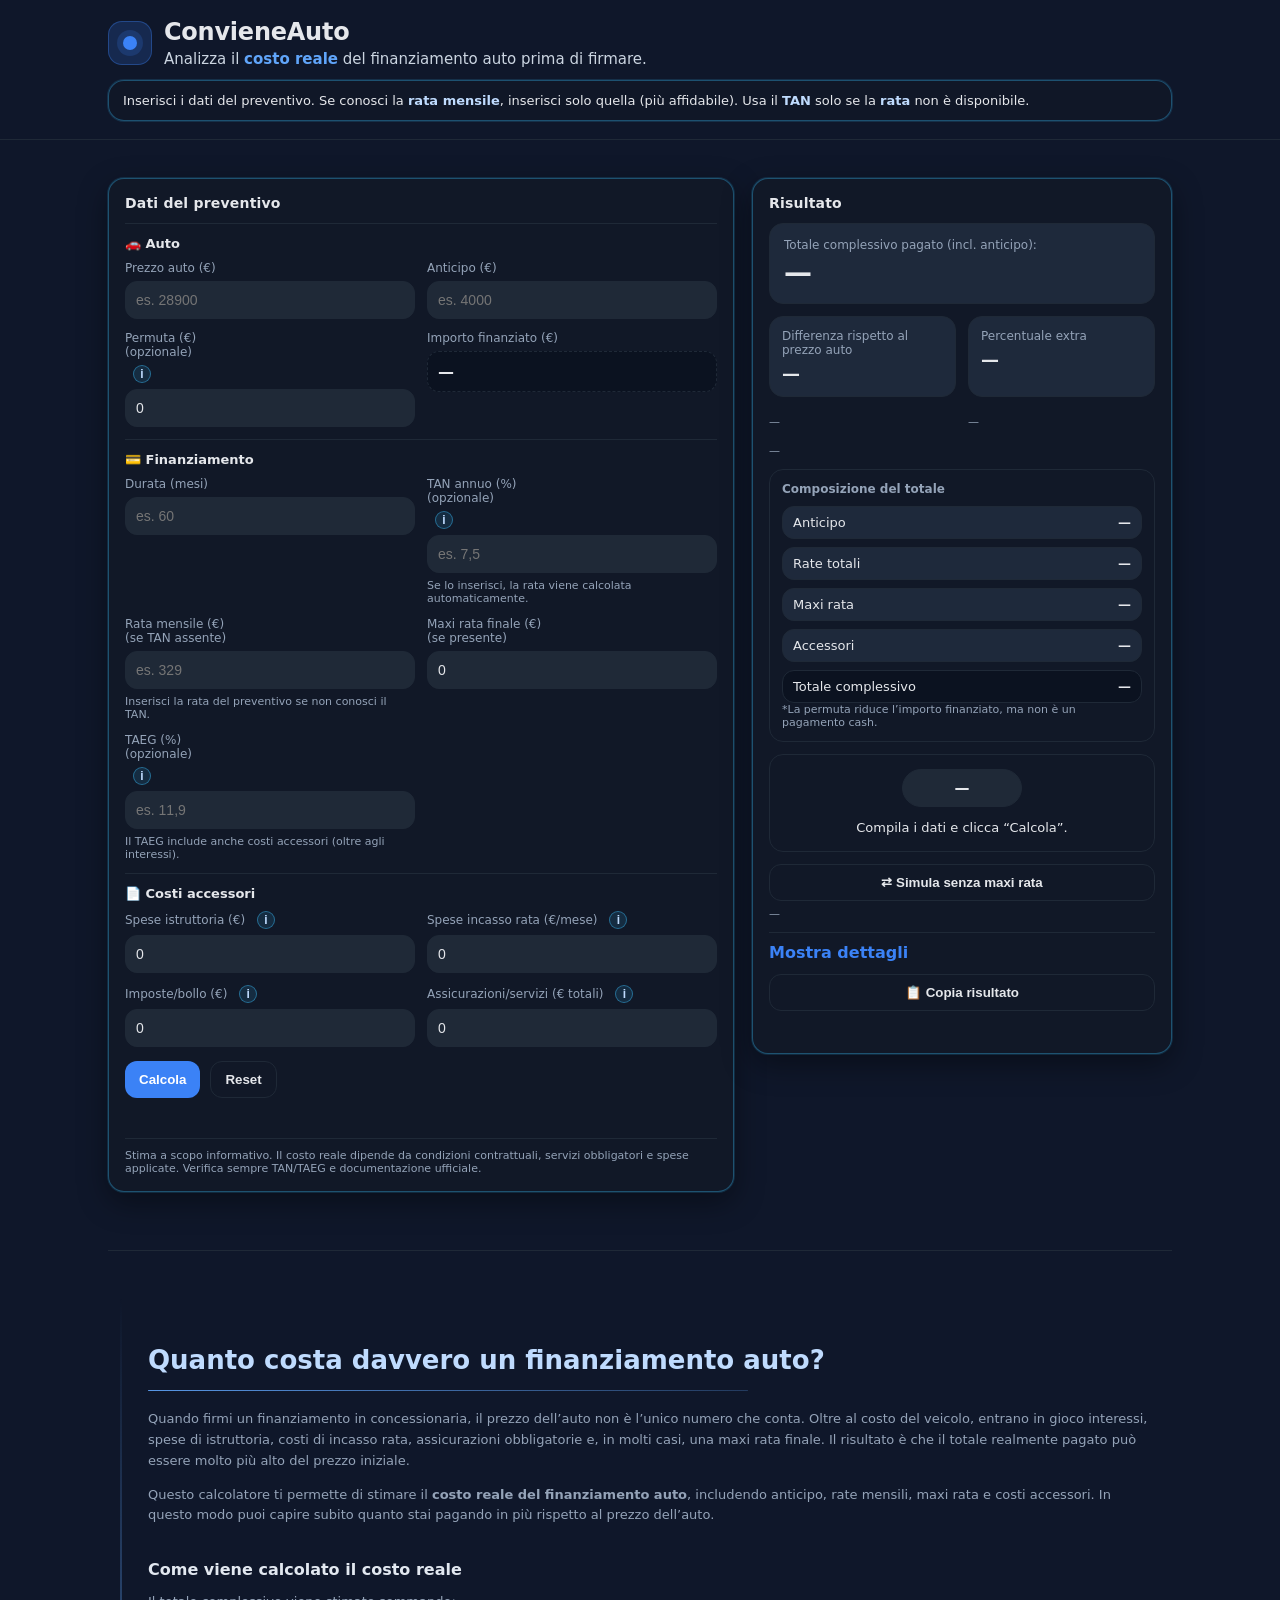
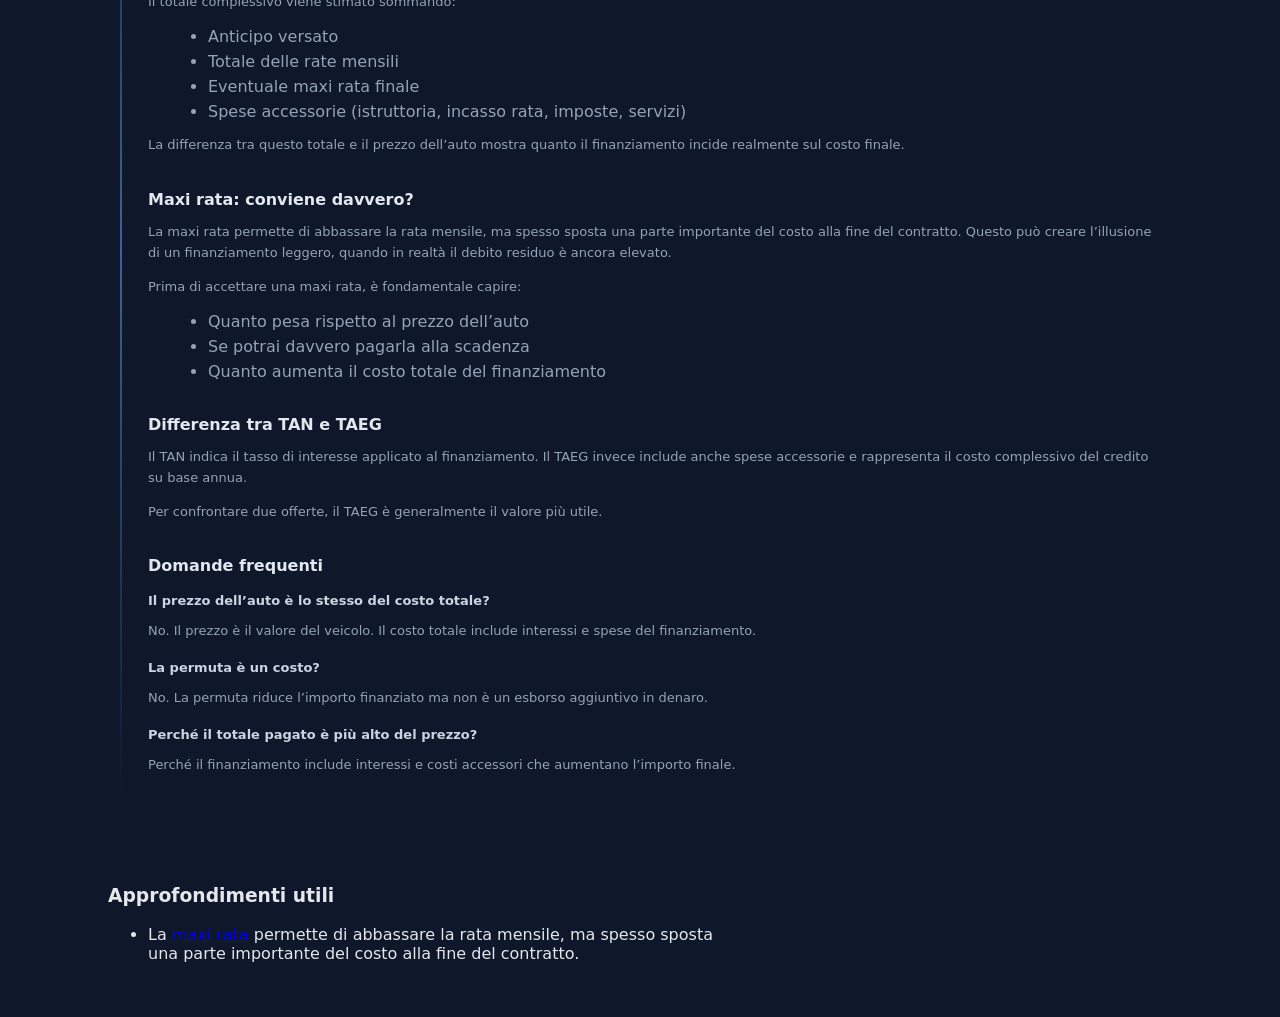
==== index.html @ 1633bac9 "Update index.html" ====
<!doctype html>
<html lang="it">
<head>
  <meta charset="utf-8" />
  <meta name="viewport" content="width=device-width, initial-scale=1" />
  <title>Costo reale finanziamento auto | ConvieneAuto</title>
  <meta name="description" content="Analizza il costo reale del finanziamento auto prima di firmare. Calcola rate, maxi rata e costi accessori per capire quanto pagherai davvero." />

  <!-- Minimal CSS -->
  <link rel="stylesheet" href="style.css" />
</head>

<body>
  <header class="header">
    <div class="container">
      <div class="brand">
        <div class="logo" aria-label="logo">
          <span class="logo-dot"></span>
        </div>
        <div>
          <div class="brand-title">ConvieneAuto</div>
          <div class="brand-subtitle">Analizza il <span>costo reale</span> del finanziamento auto prima di firmare.</div>
        </div>
      </div>

      <div class="header-note">
        Inserisci i dati del preventivo.
        Se conosci la <b>rata mensile</b>, inserisci solo quella (più affidabile).
        Usa il <b>TAN</b> solo se la <b>rata</b> non è disponibile.
      </div>
    </div>
  </header>

  
  <div class="ad-top">
        <!-- Google AdSense Code Here -->
  </div>
  <main class="container main">
    
    <!-- LEFT: INPUT -->
    <section class="card">
      <div class="card-title">Dati del preventivo</div>

      <div class="section">
        <div class="section-title">🚗 Auto</div>
        <div class="grid2">
          <label class="field">
            <span>Prezzo auto (€)</span>
            <input id="price" type="text" inputmode="decimal" placeholder="es. 28900" />
          </label>
          <label class="field">
            <span>Anticipo (€)</span>
            <input id="down" type="text" inputmode="decimal" placeholder="es. 4000" />
          </label>
          <label class="field">
            <span>
              Permuta (€) <span class="muted">(opzionale)</span>
              <button class="tip" type="button" aria-expanded="false"
                data-tip="La permuta riduce il prezzo da pagare e l’importo finanziato, ma NON è un esborso cash: è il valore dell’auto che dai dentro. Per questo non la sommiamo nel totale pagato (cash).">
                i
              </button>
            </span>
            <input id="trade" type="text" inputmode="decimal" placeholder="0" />
          </label>
          <div class="field readonly">
            <span>Importo finanziato (€)</span>
            <div id="financed" class="readonly-value">—</div>
          </div>
        </div>
      </div>

      <div class="section">
        <div class="section-title">💳 Finanziamento</div>
        <div class="grid2">
          <label class="field">
            <span>Durata (mesi)</span>
            <input id="months" type="number" min="1" step="1" placeholder="es. 60" />
          </label>

          <label class="field">
            <span>
              TAN annuo (%) <span class="muted">(opzionale)</span>
              <button class="tip" type="button" aria-expanded="false" data-tip="TAN = tasso nominale annuo: indica gli interessi. Non include costi accessori.">i</button>
            </span>
            <input id="tan" type="text" inputmode="decimal" placeholder="es. 7,5" />
            <small class="help">Se lo inserisci, la rata viene calcolata automaticamente.</small>
          </label>

          <label class="field" id="rateField">
            <span>Rata mensile (€) <span class="muted">(se TAN assente)</span></span>
            <input id="rate" type="text" inputmode="decimal" placeholder="es. 329" />
            <small class="help">Inserisci la rata del preventivo se non conosci il TAN.</small>
          </label>

          <label class="field">
            <span>Maxi rata finale (€) <span class="muted">(se presente)</span></span>
            <input id="balloon" type="text" inputmode="decimal" placeholder="0" />
          </label>

          <label class="field">
            <span>
              TAEG (%) <span class="muted">(opzionale)</span>
              <button class="tip" type="button" aria-expanded="false" data-tip="TAEG = costo totale del finanziamento: include interessi + spese (istruttoria, incasso rata, ecc.). È il numero più utile per confrontare offerte.">i</button>
            </span>
            <input id="taeg" type="text" inputmode="decimal" placeholder="es. 11,9" />
            <small class="help">Il TAEG include anche costi accessori (oltre agli interessi).</small>
          </label>
        </div>
      </div>

      <div class="section">
        <div class="section-title">📄 Costi accessori</div>
        <div class="grid2">
          <label class="field">
            <span>
              Spese istruttoria (€)
              <button class="tip" type="button" aria-expanded="false"
                data-tip="Costo fisso per l’apertura della pratica di finanziamento. Può essere incluso nel finanziamento oppure pagato a parte.">
                i
              </button>
            </span>
            <input id="fee" type="text" inputmode="decimal" placeholder="0" />
          </label>
          <label class="field">
            <span>
              Spese incasso rata (€/mese)
              <button class="tip" type="button" aria-expanded="false" data-tip="Costo applicato ogni mese per la gestione/pagamento della rata. Moltiplicalo per i mesi: pesa più di quanto sembra.">i</button>
            </span>
            <input id="collection" type="text" inputmode="decimal" placeholder="0" />
          </label>
          <label class="field">
            <span>
              Imposte/bollo (€)
              <button class="tip" type="button" aria-expanded="false"
                data-tip="Imposta sostitutiva o bollo sul finanziamento. È una tassa prevista per legge, di solito una piccola percentuale dell'importo finanziato.">
                i
              </button>
            </span>
            <input id="tax" type="text" inputmode="decimal" placeholder="0" />
          </label>
          <label class="field">
            <span>
              Assicurazioni/servizi (€ totali)
              <button class="tip" type="button" aria-expanded="false"
                data-tip="Servizi aggiuntivi come assicurazione furto/incendio, estensione garanzia, manutenzione o protezione credito. Spesso sono inclusi nel finanziamento e aumentano il costo totale.">
                i
              </button>
            </span>
            <input id="services" type="text" inputmode="decimal" placeholder="0" />
          </label>
        </div>
      </div>

      <div class="actions">
        <button id="btnCalc" class="btn" type="button">Calcola</button>
        <button id="btnReset" class="btn btn-ghost" type="button">Reset</button>
      </div>

      <div id="error" class="error" aria-live="polite"></div>

      <div class="disclaimer">
        Stima a scopo informativo. Il costo reale dipende da condizioni contrattuali, servizi obbligatori e spese applicate.
        Verifica sempre TAN/TAEG e documentazione ufficiale.
      </div>
    </section>

    <!-- RIGHT: OUTPUT -->
    <aside class="card result">
      <div class="card-title">Risultato</div>

      <div class="hero">
        <div class="hero-label">Totale complessivo pagato (incl. anticipo):</div>
        <div id="outTotal" class="hero-value">—</div>
      </div>

      <div class="kpis">
        <div class="kpi">
          <div class="kpi-label">Differenza rispetto al prezzo auto</div>
          <div id="outExtraEuro" class="kpi-value">—</div>
        </div>
        <div class="kpi">
          <div class="kpi-label">Percentuale extra</div>
          <div id="outExtraPct" class="kpi-value">—</div>
        </div>
        <div id="outExtraHint" class="muted tiny" style="margin-top:6px;">—</div>
        <div id="outFinancedLine" class="muted tiny" style="margin-top:6px;">—</div>
        <div id="outExtrasLine" class="muted tiny" style="margin-top:4px;">—</div>
      </div>
      <div class="breakdown">
        <div class="breakdown-title">Composizione del totale</div>
        <div class="breakdown-grid">
          <div class="brow"><span>Anticipo</span><b id="outBDDown">—</b></div>
          <div class="brow"><span>Rate totali</span><b id="outBDRates">—</b></div>
          <div class="brow"><span>Maxi rata</span><b id="outBDBalloon">—</b></div>
          <div class="brow"><span>Accessori</span><b id="outBDExtras">—</b></div>
          <div class="brow total"><span>Totale complessivo</span><b id="outBDTotal">—</b></div>
        </div>
        <div class="muted tiny">
          *La permuta riduce l’importo finanziato, ma non è un pagamento cash.
        </div>
      </div>

      <div class="risk">
        <div id="outRiskBadge" class="badge">—</div>
        <div id="outRiskText" class="risk-text">Compila i dati e clicca “Calcola”.</div>
      </div>
      <button id="btnToggleBalloon" class="btn btn-ghost" type="button" style="margin-top:12px; width:100%;">
        ⇄ Simula senza maxi rata
      </button>
      <div id="balloonHint" class="muted tiny" style="margin-top:6px;">—</div>
      <details class="details">
        <summary>Mostra dettagli</summary>
        <div class="details-grid">
          <div class="row"><span>Rata</span><b id="outRateUsed">—</b></div>
          <div class="row"><span>Totale finanziamento (rate + maxi)</span><b id="outTotalPayments">—</b></div>
          <div class="row"><span>Accessori totali</span><b id="outExtras">—</b></div>
          <div class="row"><span>Costo finanziamento (interessi stimati)</span><b id="outFinanceCost">—</b></div>
        </div>
        <div class="muted tiny">
          *Costo finanziamento = (rate + maxi) − importo finanziato.
        </div>
      </details>
      <div class="copy-bar">
        <button id="btnCopy" class="btn btn-ghost" type="button">📋 Copia risultato</button>
        <div id="copyMsg" class="copy-msg" aria-live="polite"></div>
      </div>
    </aside>
    <section class="seo-block fade-in">
      <h2 class="hero-title">
        Quanto costa davvero un finanziamento auto?
      </h2>
      <p>
        Quando firmi un finanziamento in concessionaria, il prezzo dell’auto non è l’unico numero che conta.
        Oltre al costo del veicolo, entrano in gioco interessi, spese di istruttoria, costi di incasso rata,
        assicurazioni obbligatorie e, in molti casi, una maxi rata finale.
        Il risultato è che il totale realmente pagato può essere molto più alto del prezzo iniziale.
      </p>

      <p>
        Questo calcolatore ti permette di stimare il <strong>costo reale del finanziamento auto</strong>,
        includendo anticipo, rate mensili, maxi rata e costi accessori.
        In questo modo puoi capire subito quanto stai pagando in più rispetto al prezzo dell’auto.
      </p>

      <h2>Come viene calcolato il costo reale</h2>
      <p>
        Il totale complessivo viene stimato sommando:
      </p>
      <ul>
        <li>Anticipo versato</li>
        <li>Totale delle rate mensili</li>
        <li>Eventuale maxi rata finale</li>
        <li>Spese accessorie (istruttoria, incasso rata, imposte, servizi)</li>
      </ul>

      <p>
        La differenza tra questo totale e il prezzo dell’auto mostra quanto il finanziamento
        incide realmente sul costo finale.
      </p>

      <h2>Maxi rata: conviene davvero?</h2>
      <p>
        La maxi rata permette di abbassare la rata mensile, ma spesso sposta una parte importante
        del costo alla fine del contratto. Questo può creare l’illusione di un finanziamento leggero,
        quando in realtà il debito residuo è ancora elevato.
      </p>

      <p>
        Prima di accettare una maxi rata, è fondamentale capire:
      </p>
      <ul>
        <li>Quanto pesa rispetto al prezzo dell’auto</li>
        <li>Se potrai davvero pagarla alla scadenza</li>
        <li>Quanto aumenta il costo totale del finanziamento</li>
      </ul>

      <h2>Differenza tra TAN e TAEG</h2>
      <p>
        Il TAN indica il tasso di interesse applicato al finanziamento.
        Il TAEG invece include anche spese accessorie e rappresenta il costo complessivo
        del credito su base annua.
      </p>

      <p>
        Per confrontare due offerte, il TAEG è generalmente il valore più utile.
      </p>

      <h2>Domande frequenti</h2>

      <h3>Il prezzo dell’auto è lo stesso del costo totale?</h3>
      <p>
        No. Il prezzo è il valore del veicolo. Il costo totale include interessi e spese del finanziamento.
      </p>

      <h3>La permuta è un costo?</h3>
      <p>
        No. La permuta riduce l’importo finanziato ma non è un esborso aggiuntivo in denaro.
      </p>

      <h3>Perché il totale pagato è più alto del prezzo?</h3>
      <p>
        Perché il finanziamento include interessi e costi accessori che aumentano l’importo finale.
      </p>

    </section>
    <div class="seo-links">
      <h3>Approfondimenti utili</h3>
      <ul>
        <li>La <a href="/maxi-rata-auto.html">maxi rata</a> permette di abbassare la rata mensile, ma spesso sposta una parte importante del costo alla fine del contratto.</li>
      </ul>
    </div>
  </main>
  <div class="ad-top">
      <!-- Google AdSense Code Here -->
  </div>
  <script src="app.js"></script>
</body>
</html>
---- style.css ----
:root{
  --bg:#0f172a;              /* sfondo blu scuro */
  --card:#111827;            /* card grigio scuro */
  --text:#e5e7eb;            /* testo chiaro */
  --muted:#94a3b8;           /* testo secondario */
  --line:#1f2937;            /* bordi */
  --shadow: 0 10px 30px rgba(0, 0, 0, .4);
  --glow-blue: rgba(56,189,248,.35);   /* azzurrino elegante */
  --good:#22c55e;
  --warn:#f59e0b;
  --bad:#ef4444;

  --accent:#3b82f6;          /* blu elegante */
}

.ad-top,
.ad-bottom {
  margin: 20px 0;
  text-align: center;
}

*{box-sizing:border-box}
body{
  margin:0;
  font-family: ui-sans-serif, system-ui, -apple-system, Segoe UI, Roboto, Helvetica, Arial;
  color:var(--text);
  background:var(--bg);
}

.container{
  max-width:1100px;
  margin:0 auto;
  padding:18px;
}

.header{
  background:#0f172a;
  border-bottom:1px solid var(--line);
}

.brand{
  display:flex;
  align-items:center;
  gap:12px;
}

.logo{
  width:44px;height:44px;
  border-radius:14px;
  background: rgba(59,130,246,.18);
  border: 1px solid rgba(59,130,246,.35);
  display:flex;
  align-items:center;
  justify-content:center;
}
.logo-dot{
  width:14px;height:14px;
  border-radius:999px;
  background: var(--accent);
  box-shadow: 0 0 0 6px rgba(59,130,246,.18);
}

.brand-title {
  font-size: 24px;
  font-weight: 800;
  letter-spacing: -0.01em;
}

.brand-subtitle {
  font-size: 15px;
  color: #cbd5e1;
  margin-top: 4px;
  font-weight: 500;
}

.brand-subtitle span {
  color: #60a5fa;
  font-weight: 600;
}

.header-note{
  margin-top:12px;
  padding:12px 14px;
  border:1px solid var(--glow-blue);
  border-radius:16px;
  background: rgba(17,24,39,.6);
  color: var(--text);
  font-size:13px;
  box-shadow: 0 0 0 1px rgba(56,189,248,.15);
}
.header-note b{ color: #bfdbfe; }   /* evidenzia TAN/rata */

.main{
  display:grid;
  grid-template-columns: 1fr 420px;
  gap:18px;
  align-items:start;
}

@media (max-width: 980px){
  .main{grid-template-columns:1fr}
}

.card{
  background:var(--card);
  border:1px solid var(--glow-blue);
  border-radius:16px;
  box-shadow: 0 0 0 1px rgba(56,189,248,.15),
              0 10px 30px rgba(0,0,0,.4);
  padding:16px;
  color: var(--text);
}

.card-title{
  font-weight:800;
  font-size:14px;
  letter-spacing:.2px;
  margin-bottom:12px;
}

.card:hover{
  box-shadow: 0 0 0 1px rgba(56,189,248,.35),
              0 10px 30px rgba(0,0,0,.5);
  transition: box-shadow .25s ease;
}

.section{
  border-top:1px solid var(--line);
  padding-top:12px;
  margin-top:12px;
}

.section-title{
  font-weight:800;
  font-size:13px;
  margin-bottom:10px;
}

.grid2{
  display:grid;
  grid-template-columns: 1fr 1fr;
  gap:12px;
}

@media (max-width: 560px){
  .grid2{grid-template-columns:1fr}
}

.field span{
  display:block;
  font-size:12px;
  color:var(--muted);
  margin-bottom:6px;
}

.field input{
  width:100%;
  padding:10px 10px;
  border:1px solid var(--line);
  border-radius:12px;
  outline:none;
  font-size:14px;
  background:#1f2937;
  color:var(--text);
}

.field input:focus{
  border-color:rgba(59,130,246,.65);
  box-shadow:0 0 0 4px rgba(59,130,246,.18);
}

.help{
  display:block;
  margin-top:6px;
  color:var(--muted);
  font-size:11px;
}

.readonly .readonly-value{
  padding:10px 10px;
  border:1px dashed var(--line);
  border-radius:12px;
  background:#0b1220;   /* più scuro */
  color:var(--text);
  font-weight:800;
}

.actions{
  display:flex;
  gap:10px;
  margin-top:14px;
}

.btn{
  border:0;
  padding:10px 14px;
  border-radius:12px;
  cursor:pointer;
  font-weight:800;
  background:var(--accent);
  color:#fff;
}

.btn-ghost{
  background:#111827;
  color:var(--text);
  border:1px solid var(--line);
}
.btn-ghost:hover{
  background:#1f2937;
}

.btn:disabled{
  opacity: 0.5;
  cursor: not-allowed;
}

.error{
  margin-top:10px;
  color:var(--bad);
  font-size:13px;
  min-height:18px;
}

.disclaimer{
  margin-top:12px;
  font-size:11px;
  color:var(--muted);
  border-top:1px solid var(--line);
  padding-top:10px;
}

/* ===== Hero Title raffinato ===== */

.hero-title {
  font-size: clamp(22px, 2.2vw, 26px);
  line-height: 1.25;
  font-weight: 700;
  margin-bottom: 18px;
  color: #cbd5e1;
}

.hero-title span {
  display: inline-block;
  font-weight: 800;
  color: #bfdbfe;
}

/* Linea sottile sotto il titolo hero */
.hero-title::after {
  content: "";
  display: block;
  width: 600px;
  height: 1px;
  margin-top: 14px;
  background: linear-gradient(
    to right,
    rgba(96,165,250,0.9),
    rgba(96,165,250,0.25)
  );
  border-radius: 2px;
}



.result .hero{
  border:1px solid var(--line);
  background:#1e293b;
  border-radius:14px;
  padding:14px;
}

.hero-label{
  font-size:12px;
  color:var(--muted);
}

.hero-value{
  font-size:28px;
  font-weight:900;
  margin-top:4px;
}

.kpis{
  display:grid;
  grid-template-columns:1fr 1fr;
  gap:12px;
  margin-top:12px;
}

.kpi{
  border:1px solid var(--line);
  border-radius:14px;
  padding:12px;
  background:#1e293b;
}

.kpi-label{font-size:12px;color:var(--muted)}
.kpi-value{font-size:18px;font-weight:900;margin-top:6px}

.risk{
  margin-top:12px;
  border:1px solid var(--line);
  border-radius:14px;
  padding:14px;
  background:#111827;
  display:flex;
  flex-direction:column;
  gap:12px;
  align-items:center;     /* ← centra tutto */
  text-align:center;      /* ← centra testo */
}

.badge{
  align-self:center;          /* ← centra orizzontalmente */
  min-width:120px;
  height:38px;
  padding:0 18px;
  border-radius:999px;
  background:#1f2937;
  color:var(--text);
  font-weight:900;
  font-size:15px;
  display:flex;
  align-items:center;
  justify-content:center;
  border:1px solid var(--line);
}

.breakdown{
  margin-top:12px;
  border:1px solid var(--line);
  border-radius:14px;
  padding:12px;
  background:#111827;
}

.breakdown-title{
  font-weight:800;
  font-size:12px;
  color:var(--muted);
  margin-bottom:10px;
}

.breakdown-grid{
  display:grid;
  gap:8px;
}

.brow{
  display:flex;
  justify-content:space-between;
  gap:10px;
  font-size:13px;
  padding:8px 10px;
  background:#1e293b;
  border:1px solid var(--line);
  border-radius:12px;
}

.brow.total{
  background:#0b1220;
  font-size:13px;
}

.risk-list{
  margin:0;
  padding-left:18px;
  text-align:left;
  display:inline-block; /* così resta centrato ma il testo è leggibile */
}

.risk-list li{
  margin:4px 0;
}

.risk-text{color:var(--text); font-size:13px; line-height:1.35}
.muted{color:var(--muted)}
.tiny{font-size:11px}

.details{
  margin-top:12px;
  border-top:1px solid var(--line);
  padding-top:10px;
}

.details summary{
  cursor:pointer;
  color:var(--accent);
  font-weight:800;
  list-style:none;
}

.details summary::-webkit-details-marker{display:none}

.details-grid{
  margin-top:10px;
  display:grid;
  gap:8px;
}

.row{
  display:flex;
  justify-content:space-between;
  gap:10px;
  font-size:13px;
  padding:8px 10px;
  background:#1e293b;
  border:1px solid var(--line);
  border-radius:12px;
}

/* Tooltip premium compatto */
.tip{
  margin-left:8px;
  width:18px;height:18px;
  border-radius:999px;
  border:1px solid rgba(56,189,248,.45);
  background:rgba(56,189,248,.12);
  color:#bfdbfe;
  font-weight:900;
  font-size:12px;
  cursor:help;
  padding:0;
  display:inline-flex;
  align-items:center;
  justify-content:center;
  position:relative;
}

.tip.is-open::after{
  content: attr(data-tip);
  position:absolute;
  left: calc(100% + 10px);
  top: 50%;
  transform: translateY(-50%);
  width: 220px;
  background:#0b1220;
  color:var(--text);
  border:1px solid rgba(56,189,248,.35);
  border-radius:12px;
  padding:10px 12px;
  font-weight:600;
  font-size:12px;
  line-height:1.25;
  box-shadow:0 12px 30px rgba(0,0,0,.5);
  z-index:50;
  white-space:normal;
}

.tip.is-open::before{
  content:"";
  position:absolute;
  left: calc(100% + 2px);
  top: 50%;
  transform: translateY(-50%);
  border:7px solid transparent;
  border-right-color:rgba(56,189,248,.35);
  z-index:51;
}


/* su schermi piccoli non farlo uscire fuori: lo metti sotto */
@media (max-width: 560px){
  .tip.is-open::after{
    left: 50%;
    top: 28px;
    transform: translateX(-50%);
    width: min(260px, 85vw);
  }
  .tip.is-open::before{
    left: 50%;
    top: 22px;
    transform: translateX(-50%);
    border-right-color:transparent;
    border-bottom-color:rgba(56,189,248,.35);
  }
}

@keyframes popGlow{
  0%{ transform: translateY(0); box-shadow: 0 0 0 1px rgba(56,189,248,.15), 0 10px 30px rgba(0,0,0,.4); }
  40%{ transform: translateY(-2px); box-shadow: 0 0 0 1px rgba(56,189,248,.40), 0 0 24px rgba(56,189,248,.18), 0 16px 40px rgba(0,0,0,.55); }
  100%{ transform: translateY(0); box-shadow: 0 0 0 1px rgba(56,189,248,.18), 0 10px 30px rgba(0,0,0,.45); }
}
.premium-pop{
  animation: popGlow .45s ease;
}

.input-error{
  border-color: rgba(239,68,68,.65) !important;
  box-shadow: 0 0 0 4px rgba(239,68,68,.15) !important;
}

.copy-bar{
  margin-top:12px;
  display:flex;
  flex-direction:column;
  gap:8px;
}

@media (max-width: 980px){
  .copy-bar{ grid-column: auto; }
}

@keyframes badgeGlow {
  0% {
    box-shadow: 0 0 0 0 var(--glow-color);
    transform: scale(1);
  }
  40% {
    box-shadow: 0 0 18px 6px var(--glow-color);
    transform: scale(1.04);
  }
  100% {
    box-shadow: 0 0 0 0 var(--glow-color);
    transform: scale(1);
  }
}

.badge-animate {
  animation: badgeGlow 0.45s ease;
}

.copy-msg{
  min-height:18px;
  font-size:12px;
  color: var(--muted);
}

/* ===== SEO SECTION FULL WIDTH (EDITORIAL) ===== */

/* ===== SEO FULL WIDTH GRID FIX ===== */

.seo-block {
  grid-column: 1 / -1; /* prende tutta la larghezza della grid */
  max-width: 1100px;
  margin: 40px auto 0 auto;
  padding: 60px 20px 60px 40px;
  position: relative;
  border-top: 1px solid var(--line);
}

/* Linea verticale decorativa a sinistra */
.seo-block::before {
  content: "";
  position: absolute;
  left: 12px;
  top: 46px;
  bottom: 46px;
  width: 2px;
  background: linear-gradient(
    to bottom,
    rgba(96, 165, 250, 0.0),
    rgba(96, 165, 250, 0.55),
    rgba(96, 165, 250, 0.0)
  );
  border-radius: 2px;
}

/* HERO H2 ancora più compatta */
.seo-block h2:first-of-type {
  font-size: clamp(22px, 2.2vw, 26px);
  line-height: 1.2;
  font-weight: 750;
  color: #bfdbfe;
  margin-bottom: 18px;
}

/* H2 secondari */
.seo-block h2 {
  font-size: 16px;
  font-weight: 700;
  margin-top: 34px;
  color: #e2e8f0;
}

/* H3 */
.seo-block h3 {
  font-size: 13px;
  font-weight: 650;
  margin-top: 18px;
  color: #cbd5e1;
}

/* Paragrafi leggermente più compatti */
.seo-block p {
  font-size: 13px;
  line-height: 1.6;
  color: var(--muted);
  margin-top: 10px;
}


.seo-block ul {
  margin: 14px 0 14px 20px;
  color: var(--muted);
}

.seo-block li {
  margin: 6px 0;
}

/* ===== Fade-in micro animation ===== */

.fade-in {
  opacity: 0;
  transform: translateY(10px);
  transition: opacity 600ms ease, transform 600ms ease;
  will-change: opacity, transform;
}

.fade-in.is-visible {
  opacity: 1;
  transform: translateY(0);
}

/* Rispetta chi ha “riduci animazioni” attivo */
@media (prefers-reduced-motion: reduce) {
  .fade-in {
    opacity: 1;
    transform: none;
    transition: none;
  }
}

.copy-msg.ok{ color: rgba(34,197,94,.95); }
.copy-msg.warn{ color: rgba(245,158,11,.95); }
.copy-msg.bad{ color: rgba(239,68,68,.95); }

.hero-good { color: var(--good); }
.hero-warn { color: var(--warn); }
.hero-bad  { color: var(--bad); }

.good{background:rgba(34,197,94,.18) !important; border-color:rgba(34,197,94,.35) !important; color:#dcfce7 !important;}
.warn{background:rgba(245,158,11,.20) !important; border-color:rgba(245,158,11,.38) !important; color:#fffbeb !important;}
.bad {background:rgba(239,68,68,.18) !important; border-color:rgba(239,68,68,.38) !important; color:#fee2e2 !important;}
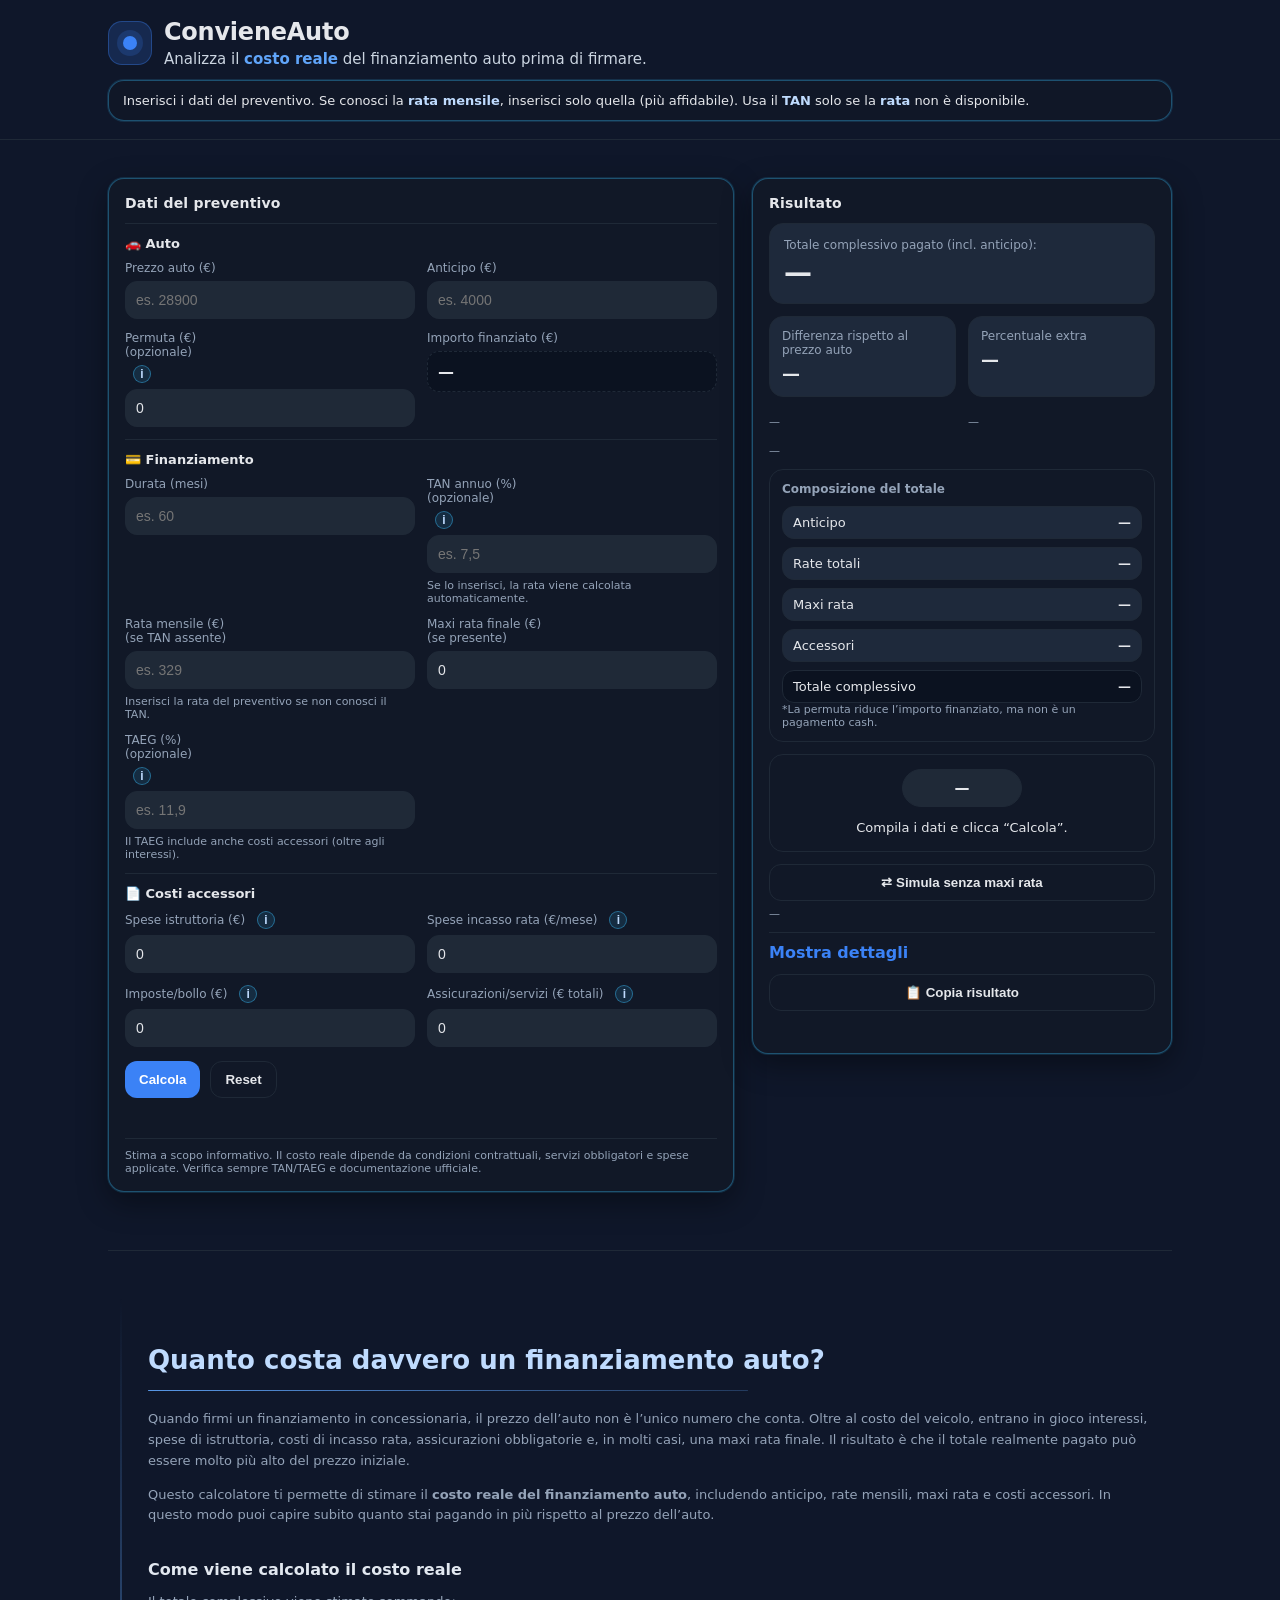
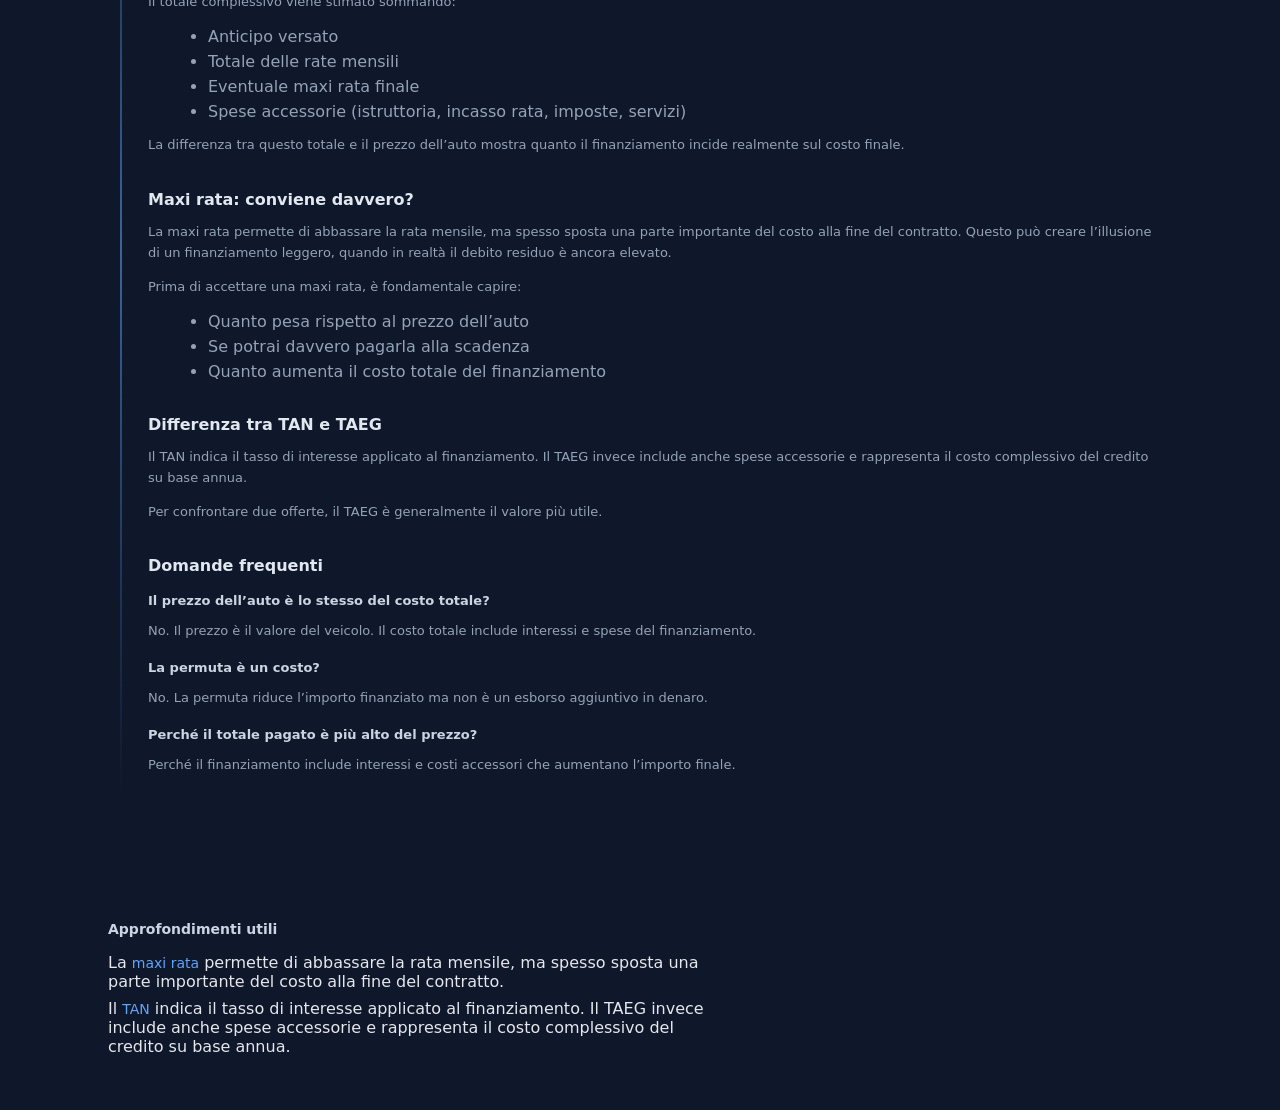
==== commit a3a620a8: "Update index.html" ====
--- a/index.html
+++ b/index.html
@@ -307,6 +307,7 @@
       <h3>Approfondimenti utili</h3>
       <ul>
         <li>La <a href="/maxi-rata-auto.html">maxi rata</a> permette di abbassare la rata mensile, ma spesso sposta una parte importante del costo alla fine del contratto.</li>
+        <li>Il <a href="/differenza-tan-taeg.html">TAN</a> indica il tasso di interesse applicato al finanziamento. Il TAEG invece include anche spese accessorie e rappresenta il costo complessivo del credito su base annua.</li>
       </ul>
     </div>
   </main>
--- a/style.css
+++ b/style.css
@@ -614,6 +614,38 @@
   transform: translateY(0);
 }
 
+/* ===== Link interni SEO ===== */
+
+.seo-links {
+  margin-top: 40px;
+}
+
+.seo-links h3 {
+  font-size: 14px;
+  font-weight: 700;
+  color: #cbd5e1;
+  margin-bottom: 10px;
+}
+
+.seo-links ul {
+  list-style: none;
+  padding: 0;
+}
+
+.seo-links li {
+  margin: 8px 0;
+}
+
+.seo-links a {
+  color: #60a5fa;
+  text-decoration: none;
+  font-size: 14px;
+}
+
+.seo-links a:hover {
+  text-decoration: underline;
+}
+
 /* Rispetta chi ha “riduci animazioni” attivo */
 @media (prefers-reduced-motion: reduce) {
   .fade-in {
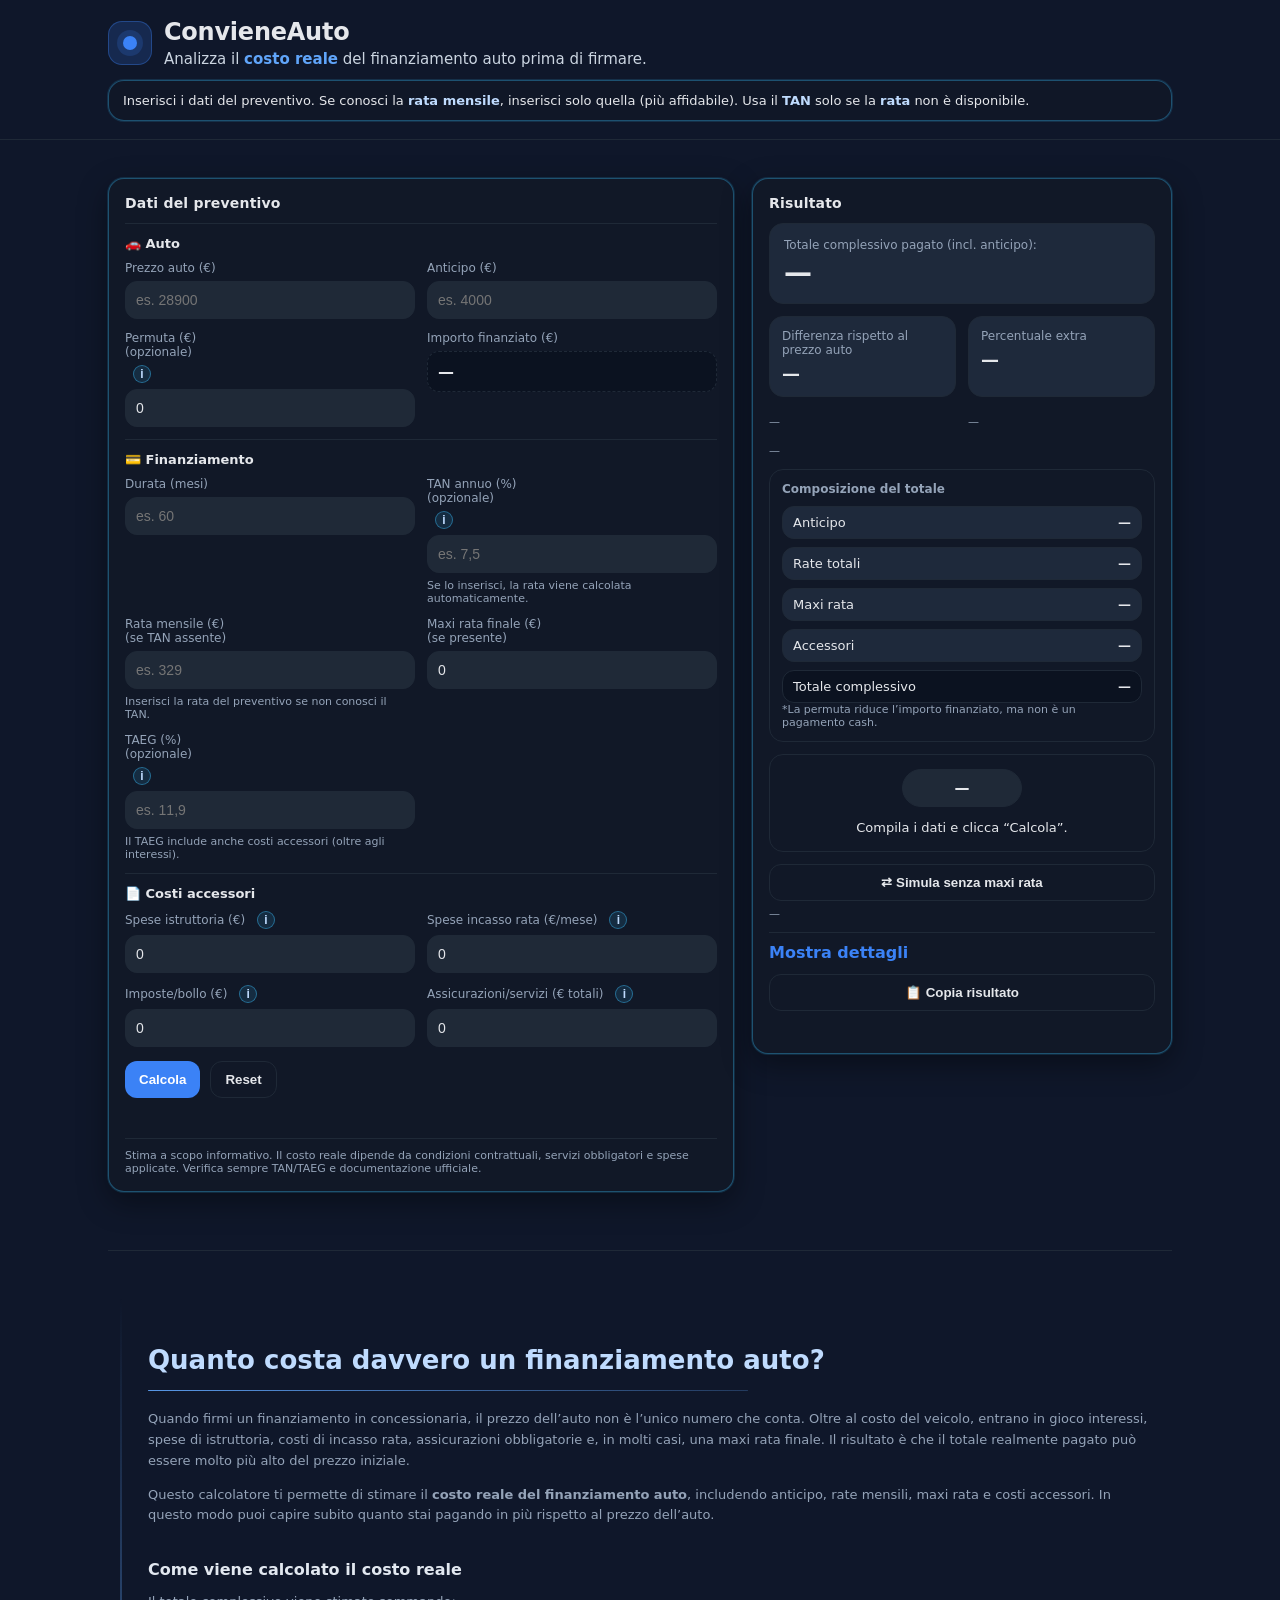
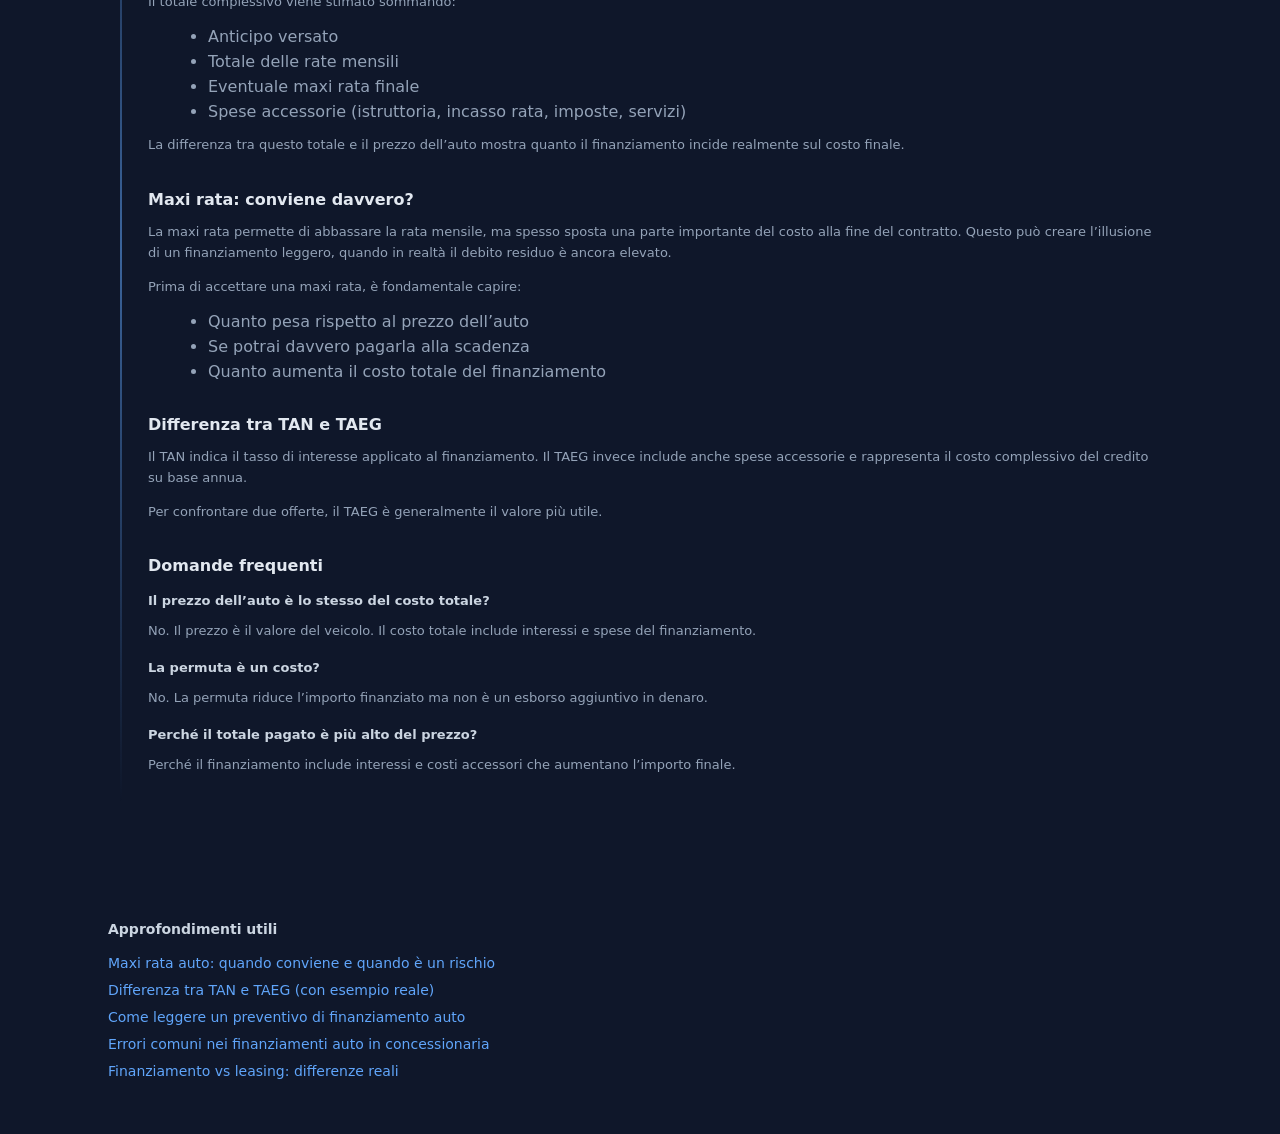
==== commit 88152b91: "Update index.html" ====
--- a/index.html
+++ b/index.html
@@ -306,8 +306,11 @@
     <div class="seo-links">
       <h3>Approfondimenti utili</h3>
       <ul>
-        <li>La <a href="/maxi-rata-auto.html">maxi rata</a> permette di abbassare la rata mensile, ma spesso sposta una parte importante del costo alla fine del contratto.</li>
-        <li>Il <a href="/differenza-tan-taeg.html">TAN</a> indica il tasso di interesse applicato al finanziamento. Il TAEG invece include anche spese accessorie e rappresenta il costo complessivo del credito su base annua.</li>
+        <li><a href="/maxi-rata-auto.html">Maxi rata auto: quando conviene e quando è un rischio</a></li>
+        <li><a href="/differenza-tan-taeg.html">Differenza tra TAN e TAEG (con esempio reale)</a></li>
+        <li><a href="/come-leggere-preventivo-auto.html">Come leggere un preventivo di finanziamento auto</a></li>
+        <li><a href="/errori-finanziamento-auto.html">Errori comuni nei finanziamenti auto in concessionaria</a></li>
+        <li><a href="/finanziamento-vs-leasing.html">Finanziamento vs leasing: differenze reali</a></li>
       </ul>
     </div>
   </main>
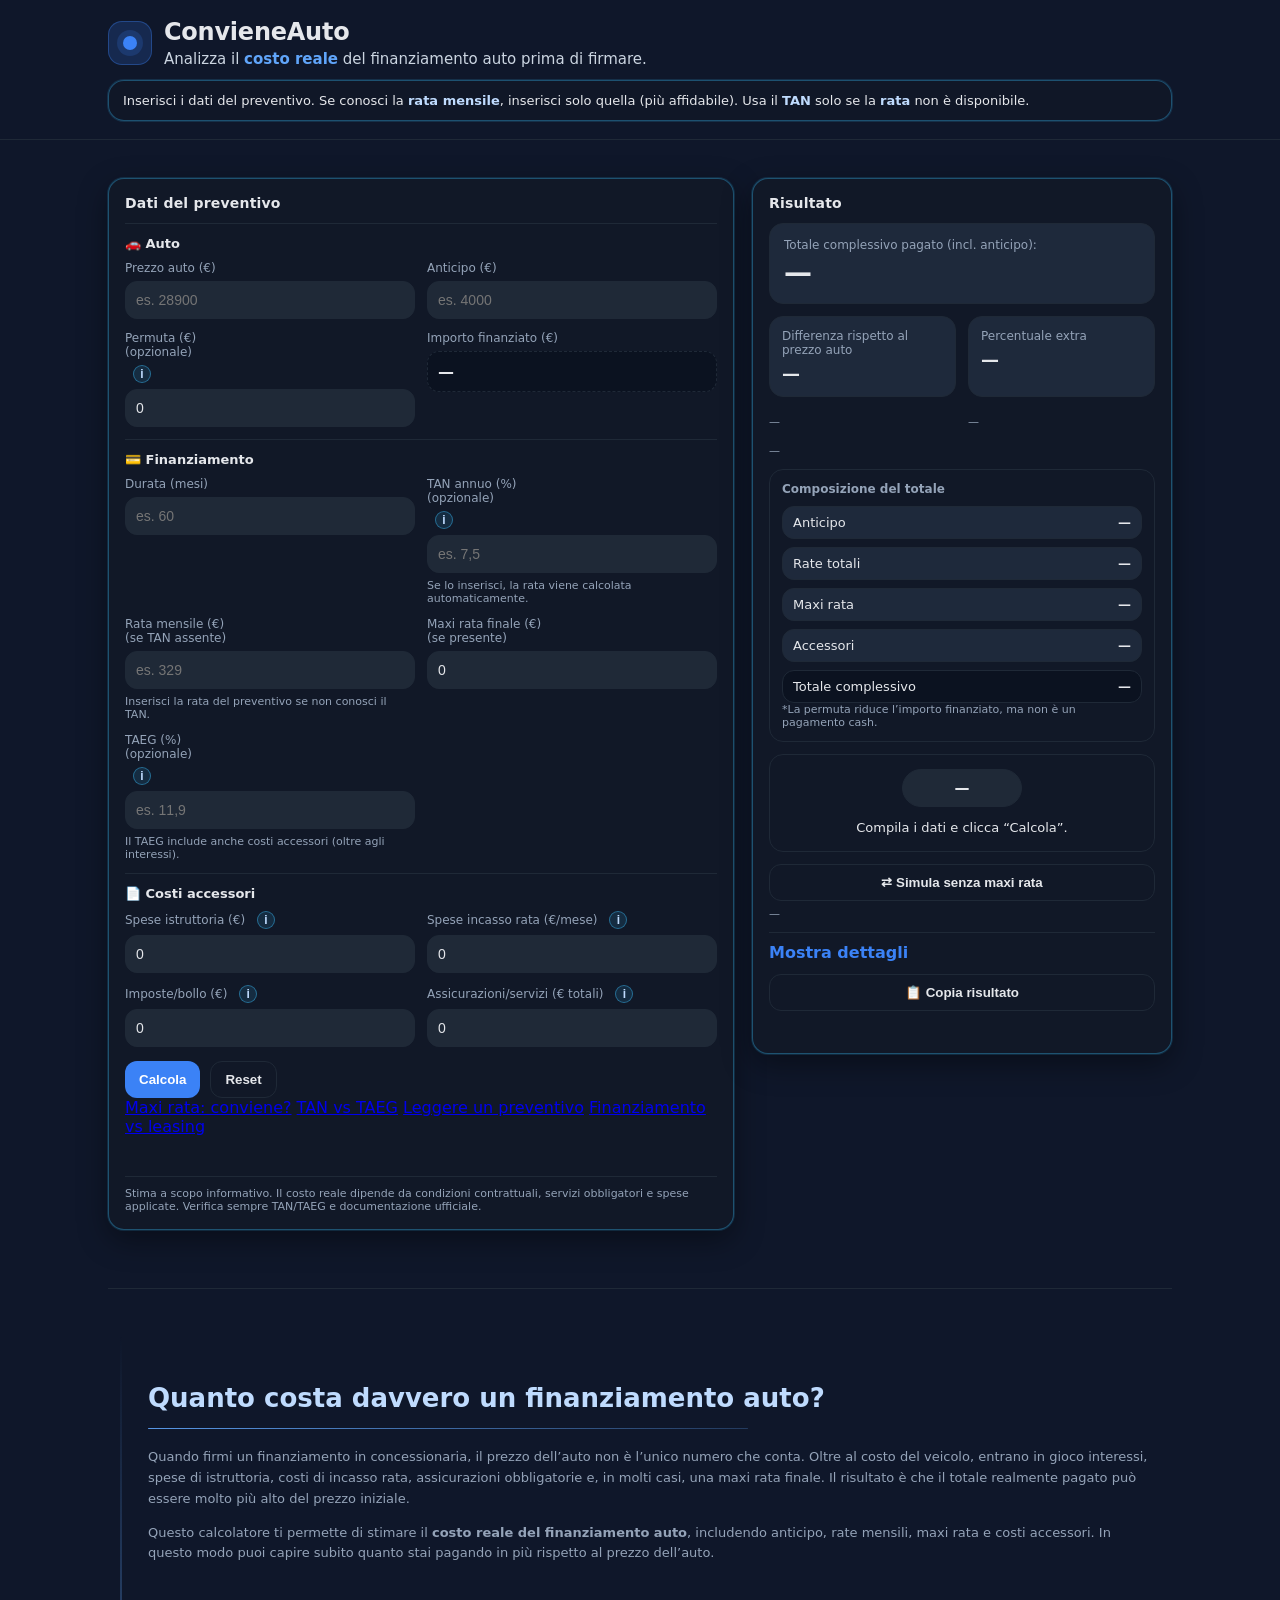
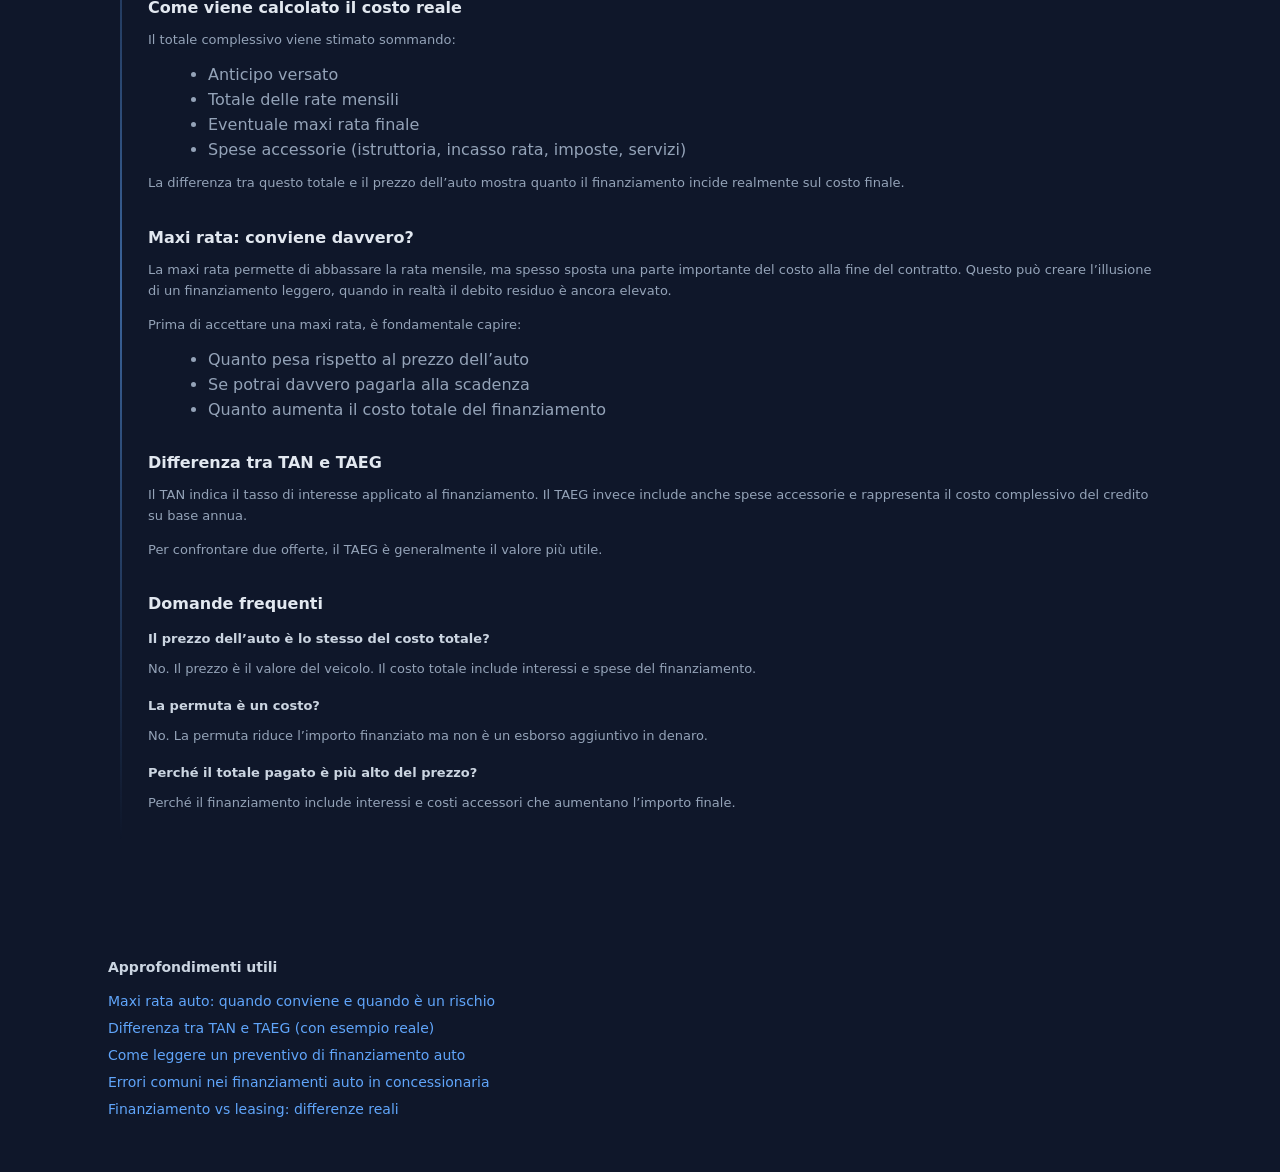
==== commit 134adda5: "Update index.html" ====
--- a/index.html
+++ b/index.html
@@ -5,7 +5,22 @@
   <meta name="viewport" content="width=device-width, initial-scale=1" />
   <title>Costo reale finanziamento auto | ConvieneAuto</title>
   <meta name="description" content="Analizza il costo reale del finanziamento auto prima di firmare. Calcola rate, maxi rata e costi accessori per capire quanto pagherai davvero." />
-
+  <script type="application/ld+json">
+  {
+    "@context": "https://schema.org",
+    "@type": "WebApplication",
+    "name": "ConvieneAuto",
+    "url": "https://convieneauto.pages.dev/",
+    "applicationCategory": "FinanceApplication",
+    "operatingSystem": "Any",
+    "description": "Calcolatore per analizzare il costo reale di un finanziamento auto: rate, maxi rata e costi accessori.",
+    "offers": {
+      "@type": "Offer",
+      "price": "0",
+      "priceCurrency": "EUR"
+    }
+  }
+  </script>
   <!-- Minimal CSS -->
   <link rel="stylesheet" href="style.css" />
 </head>
@@ -154,6 +169,12 @@
       <div class="actions">
         <button id="btnCalc" class="btn" type="button">Calcola</button>
         <button id="btnReset" class="btn btn-ghost" type="button">Reset</button>
+      </div>
+      <div class="mini-nav">
+        <a href="/maxi-rata-auto.html">Maxi rata: conviene?</a>
+        <a href="/differenza-tan-taeg.html">TAN vs TAEG</a>
+        <a href="/come-leggere-preventivo-auto.html">Leggere un preventivo</a>
+        <a href="/finanziamento-vs-leasing.html">Finanziamento vs leasing</a>
       </div>
 
       <div id="error" class="error" aria-live="polite"></div>
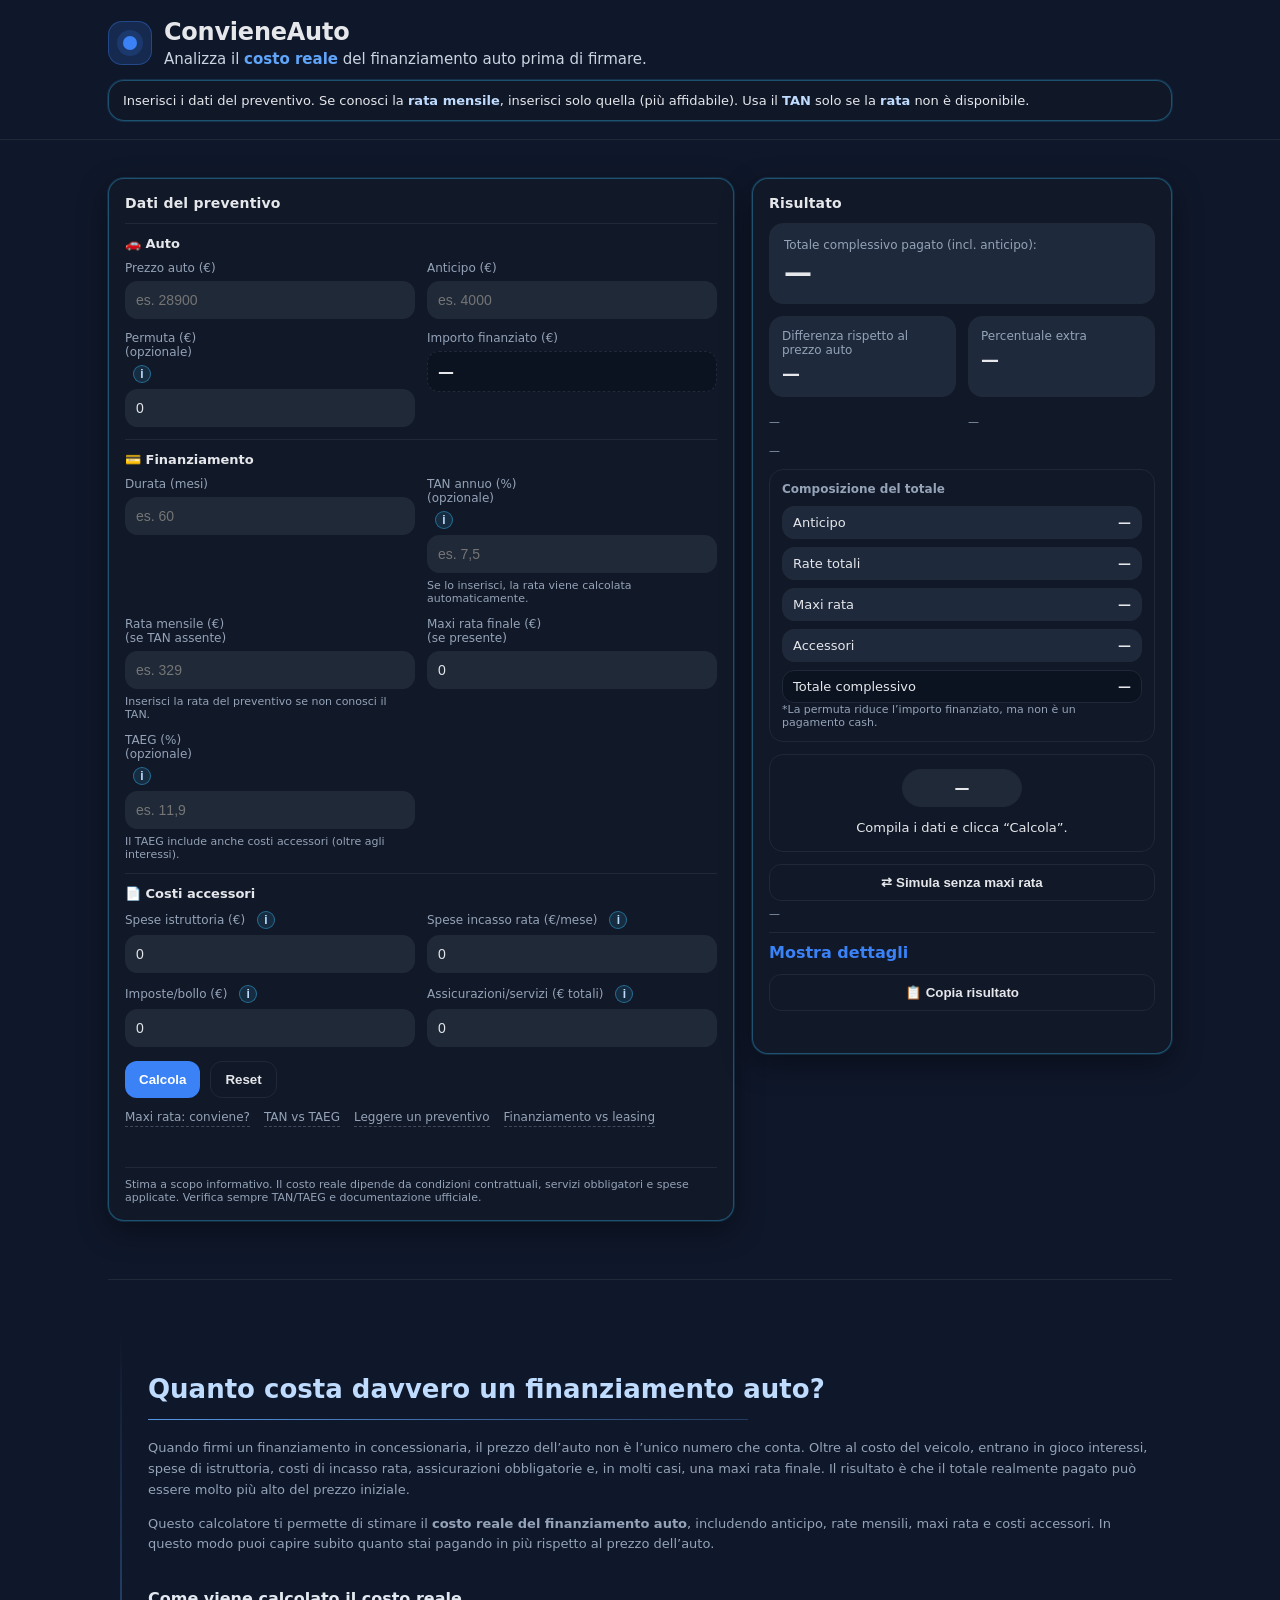
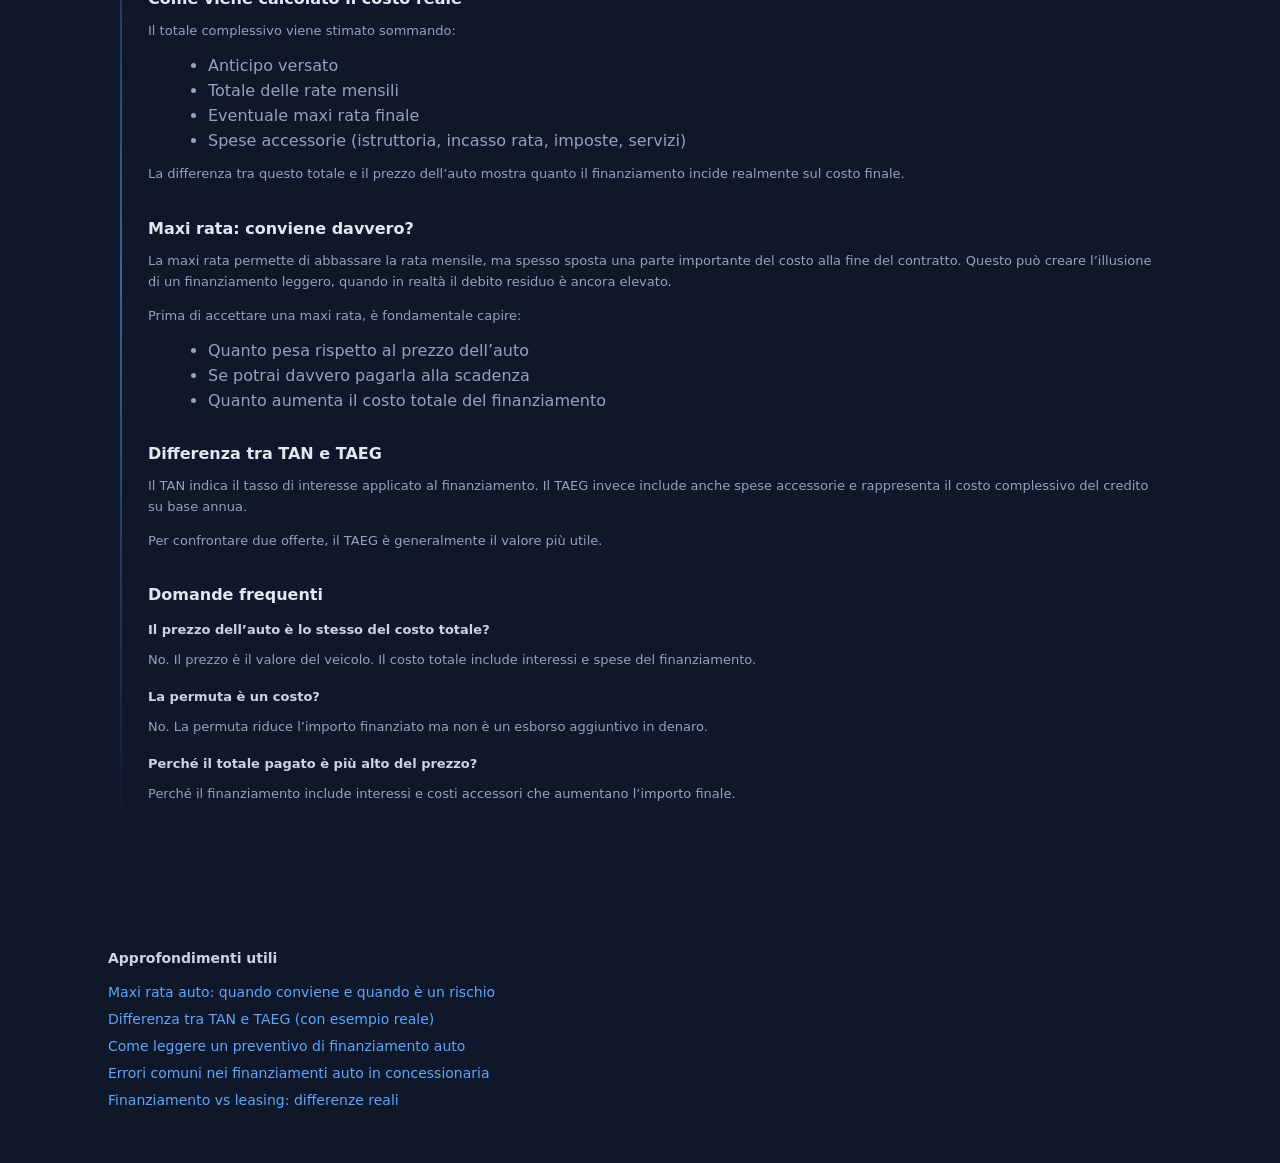
==== commit 9356620b: "Update index.html" ====
--- a/index.html
+++ b/index.html
@@ -5,6 +5,7 @@
   <meta name="viewport" content="width=device-width, initial-scale=1" />
   <title>Costo reale finanziamento auto | ConvieneAuto</title>
   <meta name="description" content="Analizza il costo reale del finanziamento auto prima di firmare. Calcola rate, maxi rata e costi accessori per capire quanto pagherai davvero." />
+  <link rel="canonical" href="https://convieneauto.pages.dev/" />
   <script type="application/ld+json">
   {
     "@context": "https://schema.org",
--- a/style.css
+++ b/style.css
@@ -646,6 +646,80 @@
   text-decoration: underline;
 }
 
+.breadcrumb {
+  font-size: 12px;
+  color: var(--muted);
+  margin-bottom: 20px;
+}
+
+.breadcrumb a {
+  color: var(--muted);
+  text-decoration: none;
+}
+
+.breadcrumb a:hover {
+  text-decoration: underline;
+}
+
+.mini-nav{
+  margin-top: 12px;
+  display: flex;
+  flex-wrap: wrap;
+  gap: 10px 14px;
+  font-size: 12px;
+}
+
+.mini-nav a{
+  color: var(--muted);
+  text-decoration: none;
+  border-bottom: 1px dashed rgba(148,163,184,.35);
+  padding-bottom: 2px;
+}
+
+.mini-nav a:hover{
+  color: #bfdbfe;
+  border-bottom-color: rgba(191,219,254,.65);
+}
+
+/* ===== ARTICLE LAYOUT ===== */
+
+.article {
+  max-width: 820px;
+  margin: 60px auto;
+  padding: 0 20px;
+}
+
+.article h1 {
+  font-size: 24px;
+  font-weight: 800;
+  line-height: 1.25;
+  margin-bottom: 20px;
+  color: #e2e8f0;
+}
+
+.article h2 {
+  font-size: 18px;
+  font-weight: 750;
+  margin-top: 36px;
+  color: #e2e8f0;
+}
+
+.article p {
+  font-size: 14px;
+  line-height: 1.65;
+  color: var(--muted);
+  margin-top: 10px;
+}
+
+.article ul {
+  margin: 14px 0 14px 20px;
+  color: var(--muted);
+}
+
+.article li {
+  margin: 6px 0;
+}
+
 /* Rispetta chi ha “riduci animazioni” attivo */
 @media (prefers-reduced-motion: reduce) {
   .fade-in {
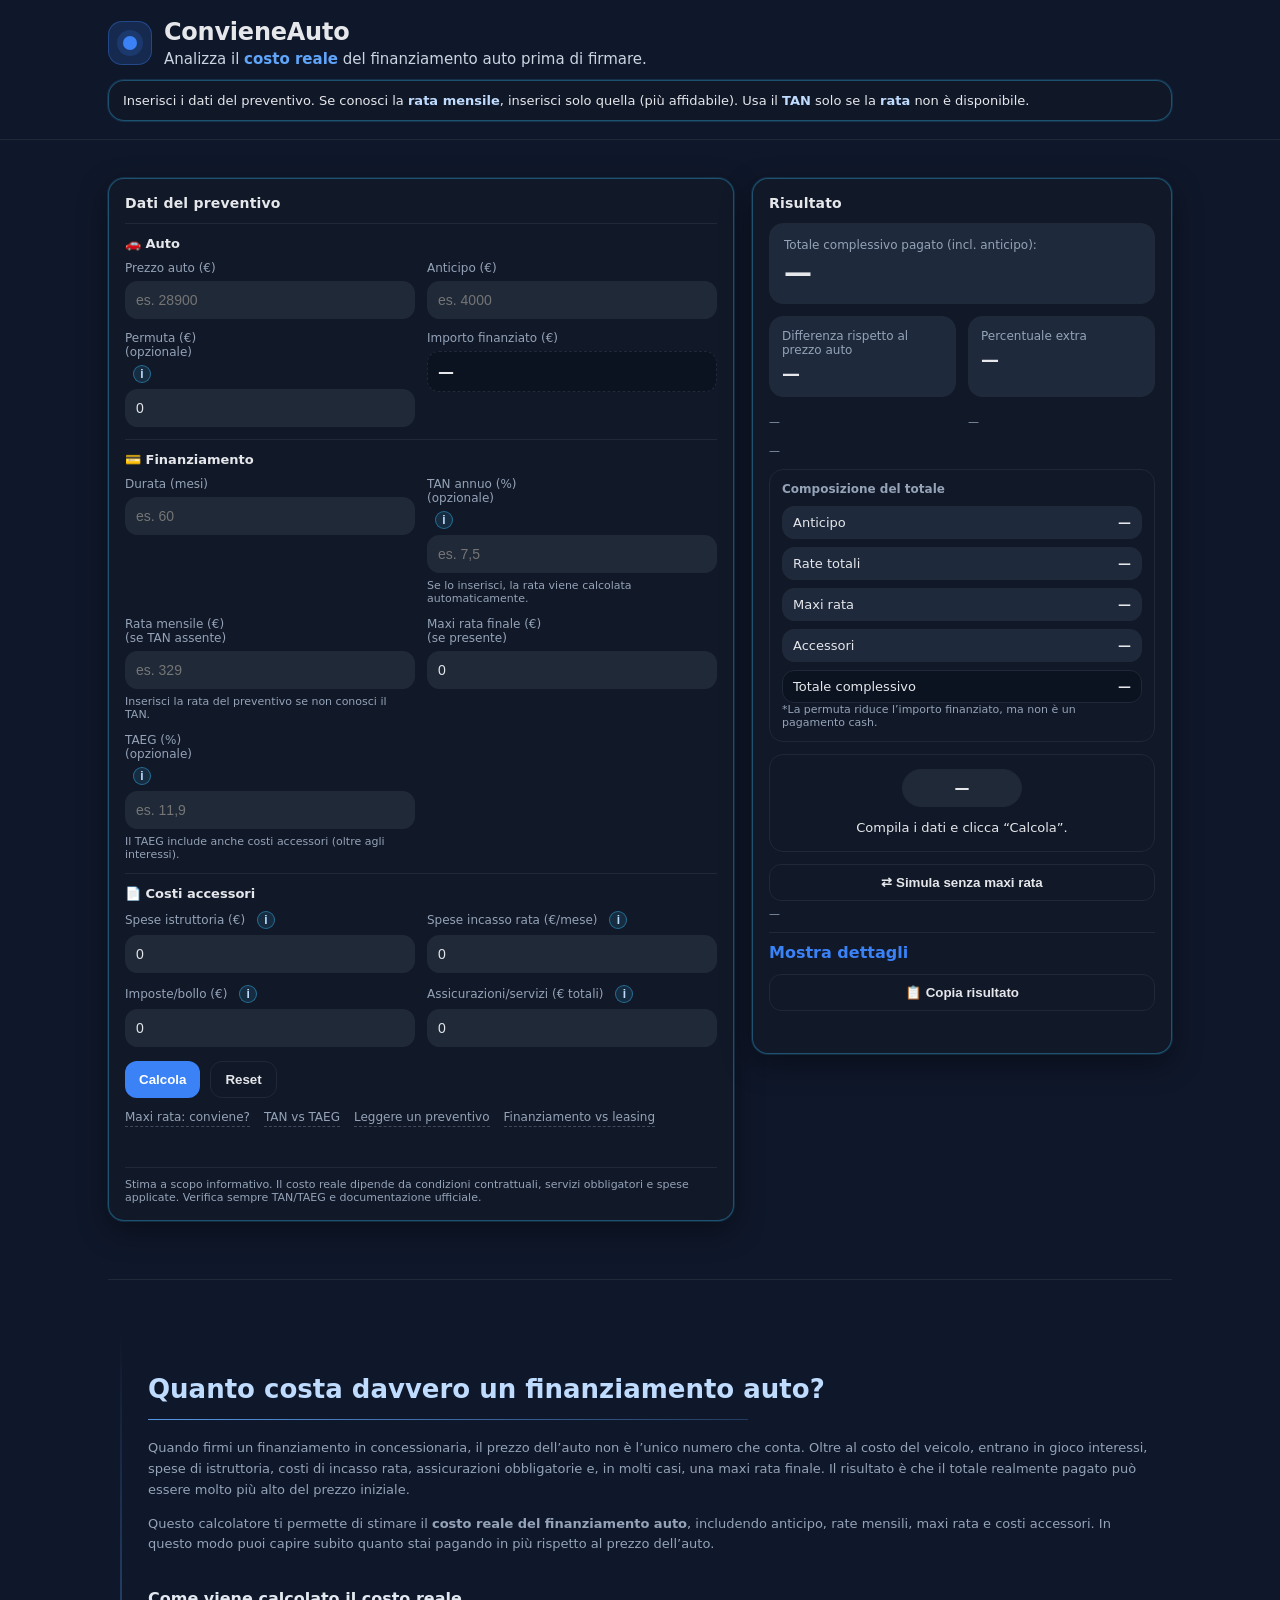
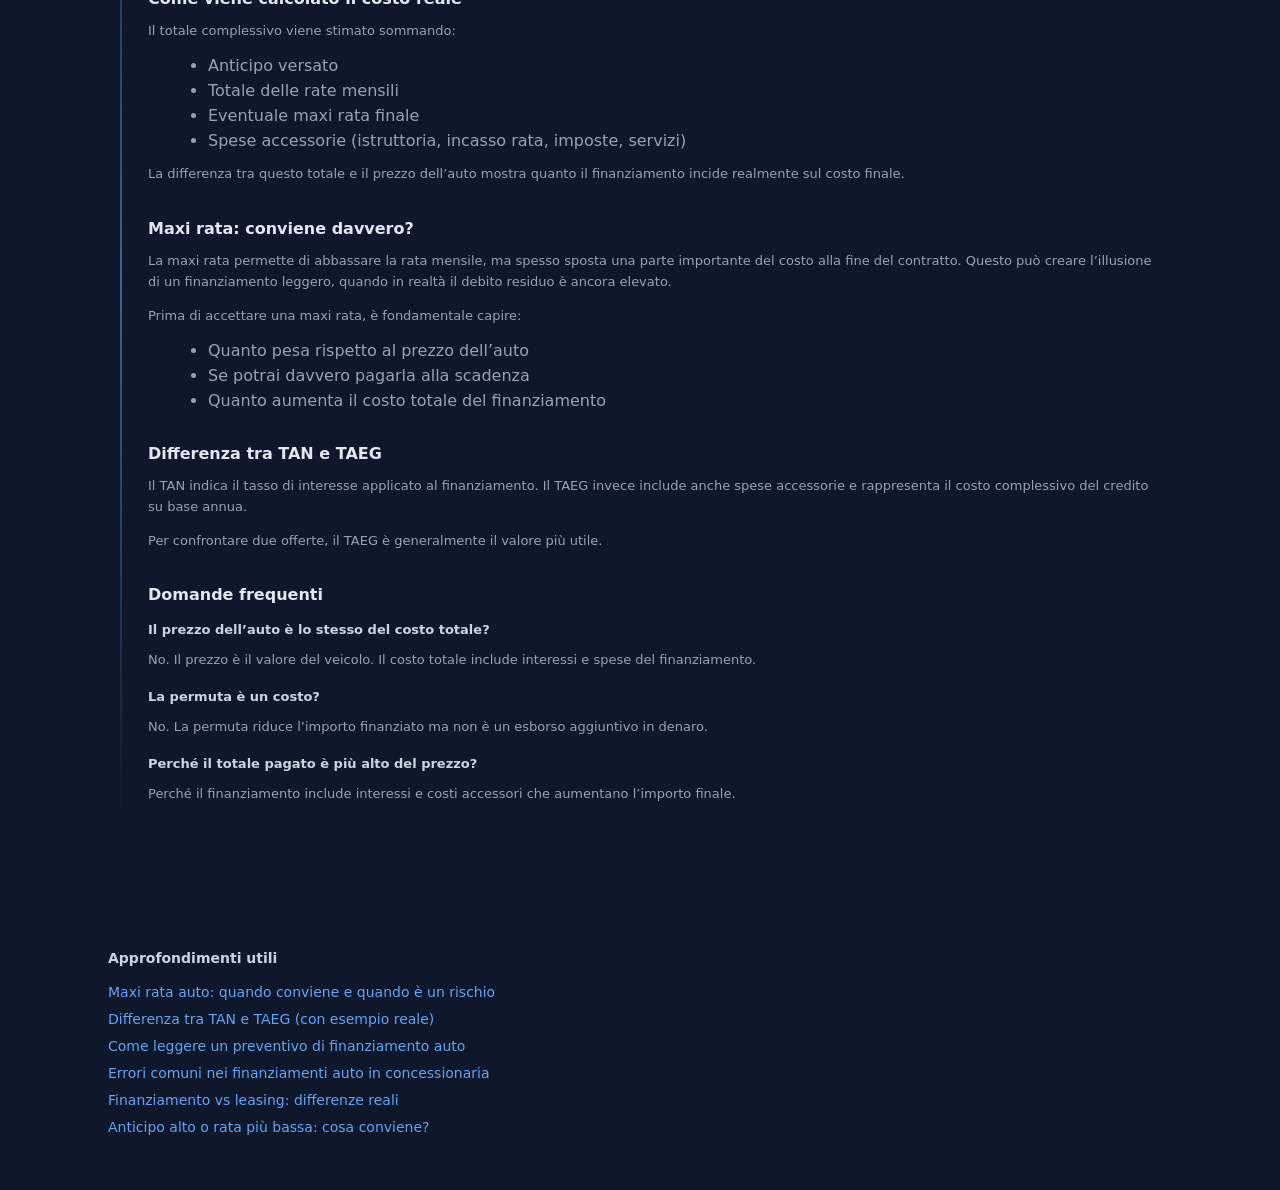
==== commit d384f89e: "Update index.html" ====
--- a/index.html
+++ b/index.html
@@ -6,6 +6,18 @@
   <title>Costo reale finanziamento auto | ConvieneAuto</title>
   <meta name="description" content="Analizza il costo reale del finanziamento auto prima di firmare. Calcola rate, maxi rata e costi accessori per capire quanto pagherai davvero." />
   <link rel="canonical" href="https://convieneauto.pages.dev/" />
+  <!-- Google tag (gtag.js) -->
+  <script async src="https://www.googletagmanager.com/gtag/js?id=G-DEM9QF5MGG"></script>
+  <script>
+    window.dataLayer = window.dataLayer || [];
+    function gtag(){dataLayer.push(arguments);}
+
+    gtag('js', new Date());
+
+    gtag('config', 'G-DEM9QF5MGG', {
+      page_path: window.location.pathname
+    });
+  </script>
   <script type="application/ld+json">
   {
     "@context": "https://schema.org",
@@ -333,6 +345,7 @@
         <li><a href="/come-leggere-preventivo-auto.html">Come leggere un preventivo di finanziamento auto</a></li>
         <li><a href="/errori-finanziamento-auto.html">Errori comuni nei finanziamenti auto in concessionaria</a></li>
         <li><a href="/finanziamento-vs-leasing.html">Finanziamento vs leasing: differenze reali</a></li>
+        <li><a href="/anticipo-o-rata-bassa.html">Anticipo alto o rata più bassa: cosa conviene?</a></li>
       </ul>
     </div>
   </main>
--- a/style.css
+++ b/style.css
@@ -690,18 +690,28 @@
 }
 
 .article h1 {
-  font-size: 24px;
+  font-size: 26px;
   font-weight: 800;
   line-height: 1.25;
-  margin-bottom: 20px;
-  color: #e2e8f0;
+  margin-bottom: 28px;
 }
 
 .article h2 {
   font-size: 18px;
-  font-weight: 750;
-  margin-top: 36px;
-  color: #e2e8f0;
+  font-weight: 700;
+  margin-top: 50px;
+  margin-bottom: 14px;
+}
+
+.article h2:first-of-type {
+  margin-top: 20px;
+}
+
+.article h3 {
+  font-size: 15px;
+  font-weight: 600;
+  margin-top: 28px;
+  color: #cbd5e1;
 }
 
 .article p {
@@ -718,6 +728,70 @@
 
 .article li {
   margin: 6px 0;
+}
+
+.example-box{
+  margin: 18px 0 26px;
+  padding: 18px 18px;
+  border: 1px solid rgba(120,160,255,.25);
+  border-radius: 14px;
+  background: rgba(10,18,40,.35);
+  box-shadow: 0 0 0 1px rgba(0,0,0,.25) inset;
+}
+
+.example-grid{
+  display: grid;
+  grid-template-columns: repeat(2, minmax(0,1fr));
+  gap: 14px 22px;
+}
+
+.example-label{
+  margin: 0 0 6px;
+  font-size: 13px;
+  color: rgba(203,213,225,.85);
+}
+
+.example-value{
+  margin: 0;
+  font-size: 16px;
+  font-weight: 700;
+  color: #e6efff;
+}
+
+.example-sep{
+  margin: 14px 0;
+  border: 0;
+  height: 1px;
+  background: rgba(148,163,184,.22);
+}
+
+.example-result .example-total{
+  margin: 6px 0 8px;
+  font-size: 15px;
+  line-height: 1.5;
+  color: rgba(226,232,240,.95);
+}
+
+.example-note{
+  margin: 0;
+  font-size: 14px;
+  line-height: 1.65;
+  color: rgba(148,163,184,.95);
+}
+
+.example-warning{
+  margin: 14px 0 0;
+  padding: 10px 12px;
+  border-radius: 12px;
+  background: rgba(59,130,246,.10);
+  border: 1px solid rgba(59,130,246,.20);
+  font-size: 14px;
+  line-height: 1.55;
+  color: rgba(226,232,240,.95);
+}
+
+@media (max-width: 640px){
+  .example-grid{ grid-template-columns: 1fr; }
 }
 
 /* Rispetta chi ha “riduci animazioni” attivo */
